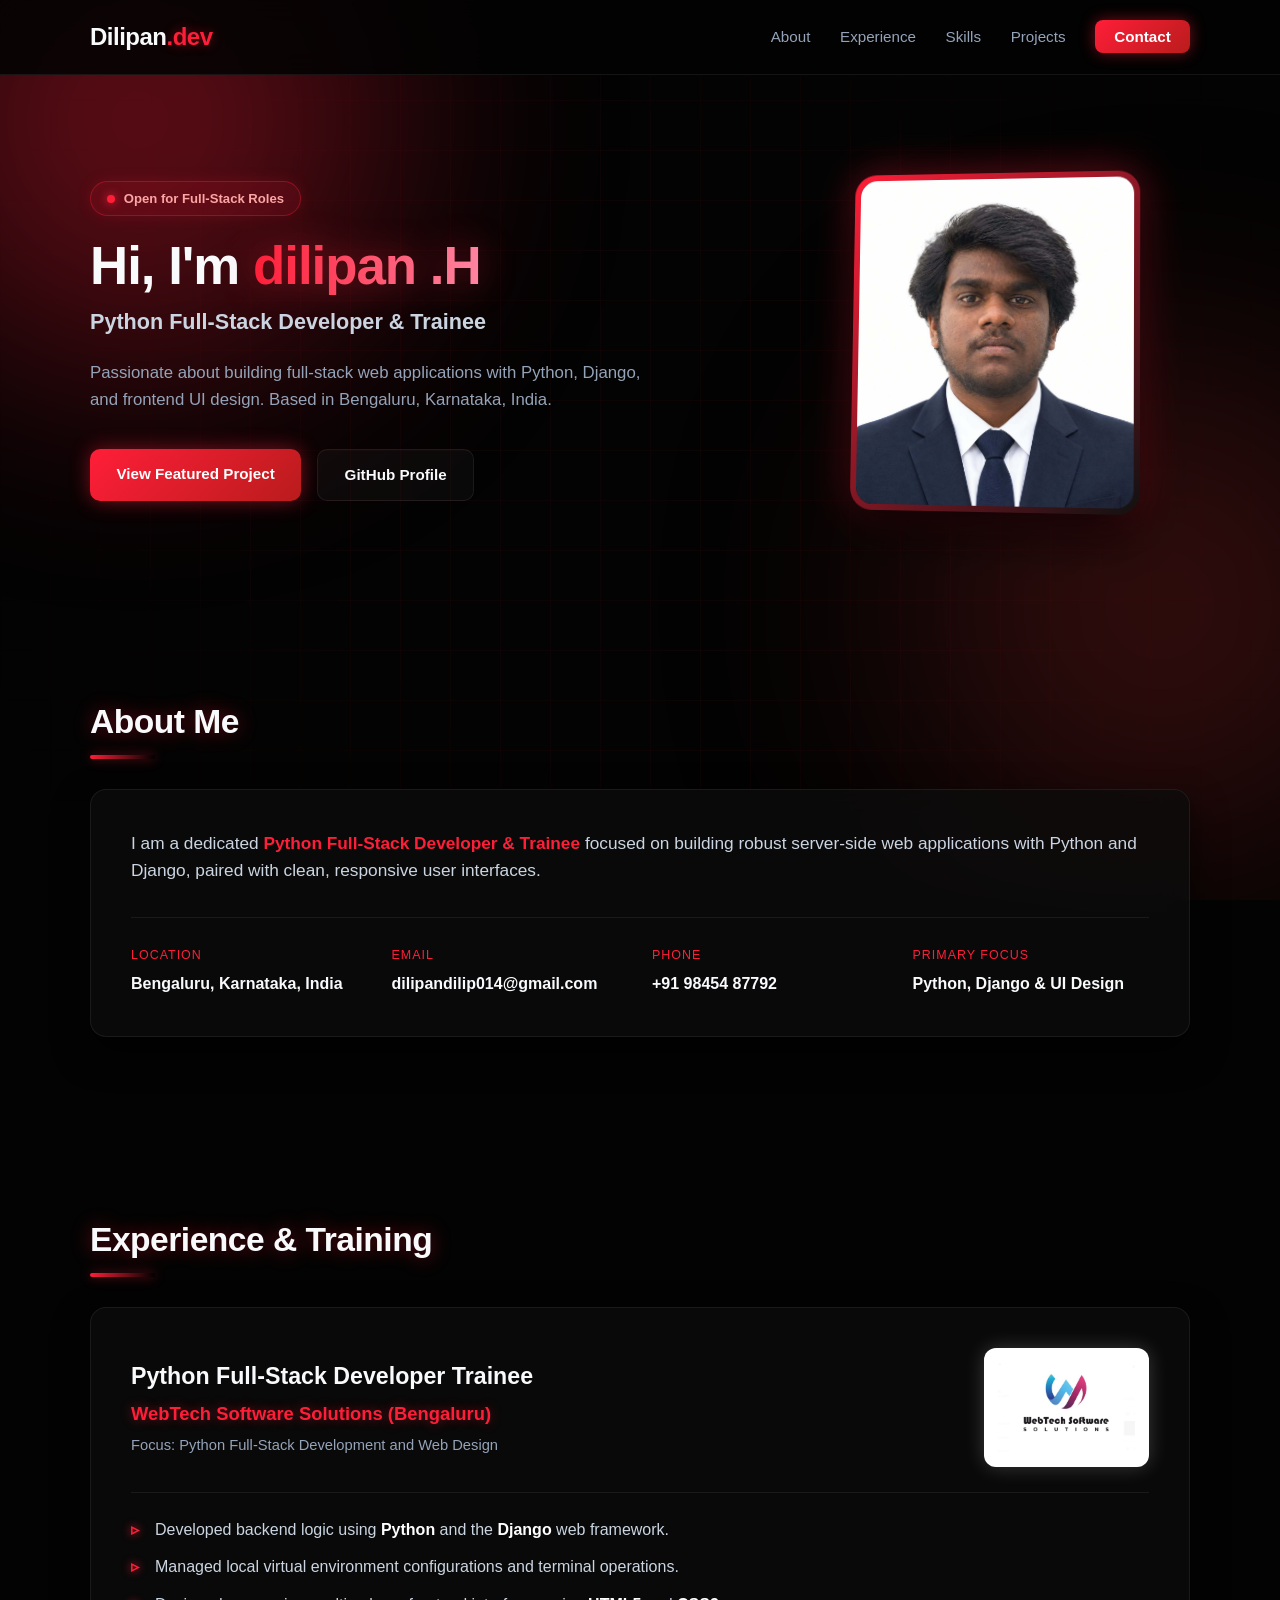
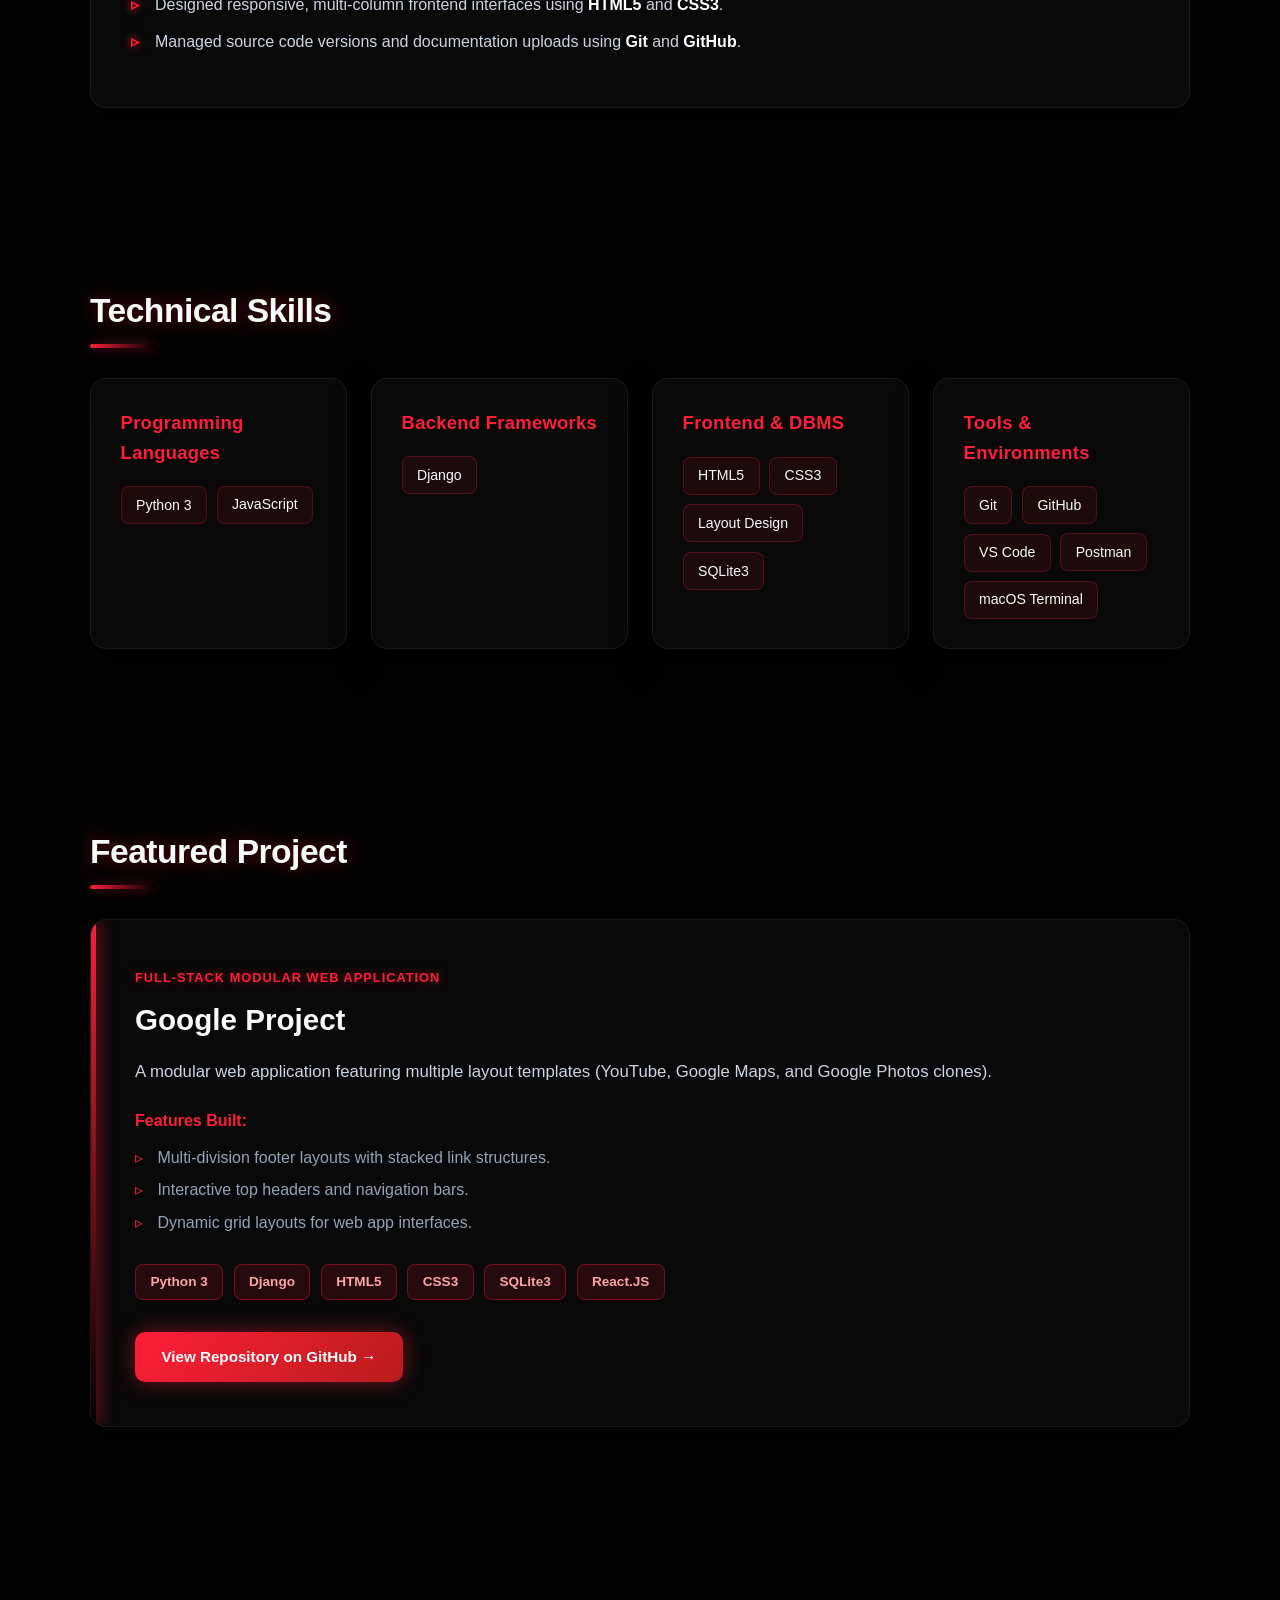
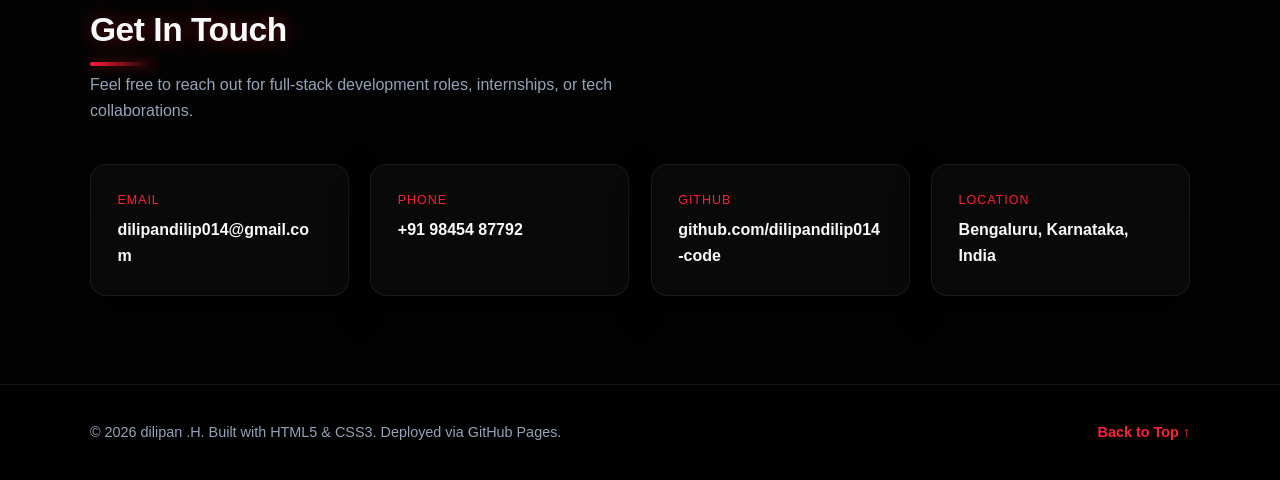
==== index.html @ adaf9496 "first push" ====
<!DOCTYPE html>
<html lang="en">
<head>
  <meta charset="UTF-8" />
  <meta name="viewport" content="width=device-width, initial-scale=1.0" />
  <meta name="description" content="Portfolio of dilipan .H - Python Full-Stack Developer & Trainee based in Bengaluru, India." />
  <title>dilipan .H | Python Full-Stack Developer</title>
  <link rel="stylesheet" href="style.css" />
</head>
<body>

  <!-- Ambient Crimson Red & Black Glowing Orbs & Grid -->
  <div class="ambient-bg" aria-hidden="true">
    <div class="glow-orb orb-red"></div>
    <div class="glow-orb orb-dark"></div>
    <div class="grid-overlay"></div>
  </div>

  <!-- Navigation Header -->
  <header class="site-header">
    <div class="container nav-wrapper">
      <a href="#home" class="brand-logo">Dilipan<span>.dev</span></a>
      <nav aria-label="Primary Navigation">
        <ul class="nav-links">
          <li><a href="#about">About</a></li>
          <li><a href="#experience">Experience</a></li>
          <li><a href="#skills">Skills</a></li>
          <li><a href="#projects">Projects</a></li>
          <li><a href="#contact" class="btn-nav">Contact</a></li>
        </ul>
      </nav>
    </div>
  </header>

  <main>
    <!-- Hero Section -->
    <section id="home" class="hero-section">
      <div class="container hero-grid">
        <div class="hero-content">
          <span class="badge"><span class="pulse-dot"></span> Open for Full-Stack Roles</span>
          <h1>Hi, I'm <span class="highlight">dilipan .H</span></h1>
          <p class="subtitle">Python Full-Stack Developer &amp; Trainee</p>
          <p class="hero-bio">
            Passionate about building full-stack web applications with Python, Django, and frontend UI design. Based in Bengaluru, Karnataka, India.
          </p>
          <div class="hero-actions">
            <a href="#projects" class="btn btn-primary">View Featured Project</a>
            <a href="https://github.com/dilipandilip014-code" target="_blank" rel="noopener noreferrer" class="btn btn-outline">
              GitHub Profile
            </a>
          </div>
        </div>

        <!-- 3D Perspective Profile Card -->
        <div class="hero-image-wrapper scene-3d">
          <div class="image-frame card-3d">
            <img src="assets/images/dilip-profile.jpeg" alt="dilipan .H - Python Full-Stack Developer" />
          </div>
        </div>
      </div>
    </section>

    <!-- About & Professional Background -->
    <section id="about" class="section">
      <div class="container">
        <h2 class="section-title">About Me</h2>
        <div class="scene-3d">
          <div class="glass-card card-3d">
            <p class="about-text">
              I am a dedicated <strong>Python Full-Stack Developer &amp; Trainee</strong> focused on building robust server-side web applications with Python and Django, paired with clean, responsive user interfaces.
            </p>
            <div class="quick-info-grid">
              <div class="info-item">
                <span class="info-label">Location</span>
                <span class="info-value">Bengaluru, Karnataka, India</span>
              </div>
              <div class="info-item">
                <span class="info-label">Email</span>
                <span class="info-value"><a href="mailto:dilipandilip014@gmail.com">dilipandilip014@gmail.com</a></span>
              </div>
              <div class="info-item">
                <span class="info-label">Phone</span>
                <span class="info-value"><a href="tel:+919845487792">+91 98454 87792</a></span>
              </div>
              <div class="info-item">
                <span class="info-label">Primary Focus</span>
                <span class="info-value">Python, Django &amp; UI Design</span>
              </div>
            </div>
          </div>
        </div>
      </div>
    </section>

    <!-- Professional Training & Work Experience -->
    <section id="experience" class="section">
      <div class="container">
        <h2 class="section-title">Experience &amp; Training</h2>
        <div class="scene-3d">
          <div class="glass-card card-3d">
            <div class="exp-header">
              <div class="exp-title-group">
                <h3>Python Full-Stack Developer Trainee</h3>
                <p class="company-name">WebTech Software Solutions (Bengaluru)</p>
                <span class="exp-focus">Focus: Python Full-Stack Development and Web Design</span>
              </div>
              <div class="company-logo-box">
                <img src="assets/images/com-logo.png" alt="WebTech Software Solutions Logo" />
              </div>
            </div>
            <ul class="exp-list">
              <li>Developed backend logic using <strong>Python</strong> and the <strong>Django</strong> web framework.</li>
              <li>Managed local virtual environment configurations and terminal operations.</li>
              <li>Designed responsive, multi-column frontend interfaces using <strong>HTML5</strong> and <strong>CSS3</strong>.</li>
              <li>Managed source code versions and documentation uploads using <strong>Git</strong> and <strong>GitHub</strong>.</li>
            </ul>
          </div>
        </div>
      </div>
    </section>

    <!-- Technical Skills Section -->
    <section id="skills" class="section">
      <div class="container">
        <h2 class="section-title">Technical Skills</h2>
        <div class="skills-grid scene-3d">
          <div class="glass-card skill-category card-3d">
            <h3>Programming Languages</h3>
            <div class="skill-tags">
              <span class="tag">Python 3</span>
              <span class="tag">JavaScript</span>
            </div>
          </div>
          <div class="glass-card skill-category card-3d">
            <h3>Backend Frameworks</h3>
            <div class="skill-tags">
              <span class="tag">Django</span>
            </div>
          </div>
          <div class="glass-card skill-category card-3d">
            <h3>Frontend &amp; DBMS</h3>
            <div class="skill-tags">
              <span class="tag">HTML5</span>
              <span class="tag">CSS3</span>
              <span class="tag">Layout Design</span>
              <span class="tag">SQLite3</span>
            </div>
          </div>
          <div class="glass-card skill-category card-3d">
            <h3>Tools &amp; Environments</h3>
            <div class="skill-tags">
              <span class="tag">Git</span>
              <span class="tag">GitHub</span>
              <span class="tag">VS Code</span>
              <span class="tag">Postman</span>
              <span class="tag">macOS Terminal</span>
            </div>
          </div>
        </div>
      </div>
    </section>

    <!-- Featured Projects Section -->
    <section id="projects" class="section">
      <div class="container">
        <h2 class="section-title">Featured Project</h2>
        <div class="scene-3d">
          <article class="glass-card project-card card-3d">
            <div class="project-content">
              <div class="project-header">
                <span class="project-label">Full-Stack Modular Web Application</span>
                <h3>Google Project</h3>
              </div>
              <p class="project-desc">
                A modular web application featuring multiple layout templates (YouTube, Google Maps, and Google Photos clones).
              </p>
              <h4>Features Built:</h4>
              <ul class="project-features">
                <li>Multi-division footer layouts with stacked link structures.</li>
                <li>Interactive top headers and navigation bars.</li>
                <li>Dynamic grid layouts for web app interfaces.</li>
              </ul>
              <div class="tech-stack">
                <span>Python 3</span>
                <span>Django</span>
                <span>HTML5</span>
                <span>CSS3</span>
                <span>SQLite3</span>
                <span>React.JS</span>
              </div>
              <div class="project-links">
                <a href="https://github.com/dilipandilip014-code/django_project_blueprint" target="_blank" rel="noopener noreferrer" class="btn btn-primary">
                  View Repository on GitHub &rarr;
                </a>
              </div>
            </div>
          </article>
        </div>
      </div>
    </section>

    <!-- Contact Section -->
    <section id="contact" class="section">
      <div class="container">
        <h2 class="section-title">Get In Touch</h2>
        <p class="section-subtitle">Feel free to reach out for full-stack development roles, internships, or tech collaborations.</p>
        <div class="contact-grid scene-3d">
          <a href="mailto:dilipandilip014@gmail.com" class="glass-card contact-card card-3d">
            <span class="contact-type">Email</span>
            <span class="contact-detail">dilipandilip014@gmail.com</span>
          </a>
          <a href="tel:+919845487792" class="glass-card contact-card card-3d">
            <span class="contact-type">Phone</span>
            <span class="contact-detail">+91 98454 87792</span>
          </a>
          <a href="https://github.com/dilipandilip014-code" target="_blank" rel="noopener noreferrer" class="glass-card contact-card card-3d">
            <span class="contact-type">GitHub</span>
            <span class="contact-detail">github.com/dilipandilip014-code</span>
          </a>
          <div class="glass-card contact-card card-3d">
            <span class="contact-type">Location</span>
            <span class="contact-detail">Bengaluru, Karnataka, India</span>
          </div>
        </div>
      </div>
    </section>
  </main>

  <!-- Footer -->
  <footer class="site-footer">
    <div class="container footer-content">
      <p>&copy; 2026 dilipan .H. Built with HTML5 &amp; CSS3. Deployed via GitHub Pages.</p>
      <div class="footer-links">
        <a href="#home">Back to Top &uarr;</a>
      </div>
    </div>
  </footer>

</body>
</html>
---- style.css ----
/* =========================================
   CSS Variables & Reset (Black & Crimson Red Neon Theme)
   ========================================= */
:root {
  --bg-dark: #030303;
  --bg-card: rgba(12, 12, 12, 0.75);
  --bg-card-hover: rgba(22, 12, 12, 0.9);
  --primary-red: #ff1e38;
  --red-glow: rgba(255, 30, 56, 0.45);
  --dark-red: #b91c1c;
  --text-light: #f8fafc;
  --text-muted: #94a3b8;
  --border-glass: rgba(255, 255, 255, 0.07);
  --border-glow: rgba(255, 30, 56, 0.6);
  --radius: 16px;
  --transition-3d: transform 0.45s cubic-bezier(0.23, 1, 0.32, 1),
                   box-shadow 0.45s ease,
                   border-color 0.45s ease;
}

*,
*::before,
*::after {
  box-sizing: border-box;
  margin: 0;
  padding: 0;
}

html {
  scroll-behavior: smooth;
  font-size: 16px;
}

body {
  font-family: -apple-system, BlinkMacSystemFont, "Segoe UI", Roboto, Helvetica, Arial, sans-serif;
  color: var(--text-light);
  background-color: var(--bg-dark);
  line-height: 1.6;
  overflow-x: hidden;
  position: relative;
}

img {
  max-width: 100%;
  display: block;
}

a {
  text-decoration: none;
  color: inherit;
}

ul {
  list-style: none;
}

.container {
  width: 90%;
  max-width: 1100px;
  margin: 0 auto;
  position: relative;
  z-index: 2;
}

.section {
  padding: 5.5rem 0;
}

/* =========================================
   Ambient Crimson Red & Black Glowing Orbs
   ========================================= */
.ambient-bg {
  position: fixed;
  inset: 0;
  z-index: 0;
  pointer-events: none;
  overflow: hidden;
}

.grid-overlay {
  position: absolute;
  inset: 0;
  background-image:
    linear-gradient(rgba(255, 30, 56, 0.035) 1px, transparent 1px),
    linear-gradient(90deg, rgba(255, 30, 56, 0.035) 1px, transparent 1px);
  background-size: 50px 50px;
  mask-image: radial-gradient(circle at center, black 40%, transparent 90%);
  -webkit-mask-image: radial-gradient(circle at center, black 40%, transparent 90%);
}

.glow-orb {
  position: absolute;
  border-radius: 50%;
  filter: blur(130px);
  opacity: 0.38;
  animation: floatOrb 14s ease-in-out infinite alternate;
}

.orb-red {
  width: 480px;
  height: 480px;
  background: var(--primary-red);
  top: -120px;
  left: -100px;
}

.orb-dark {
  width: 500px;
  height: 500px;
  background: #7f1d1d;
  bottom: 5%;
  right: -130px;
  animation-delay: -7s;
}

@keyframes floatOrb {
  0% { transform: translate(0, 0) scale(1); }
  100% { transform: translate(40px, 50px) scale(1.15); }
}

/* =========================================
   3D Perspective & Glass Card System
   ========================================= */
.scene-3d {
  perspective: 1200px;
}

.glass-card {
  background: var(--bg-card);
  backdrop-filter: blur(18px);
  -webkit-backdrop-filter: blur(18px);
  border: 1px solid var(--border-glass);
  border-radius: var(--radius);
  box-shadow: 0 15px 35px rgba(0, 0, 0, 0.7);
  transform-style: preserve-3d;
  transition: var(--transition-3d);
}

.card-3d:hover {
  transform: translateY(-8px) rotateX(3deg) rotateY(-2deg);
  background: var(--bg-card-hover);
  border-color: var(--border-glow);
  box-shadow:
    0 25px 50px rgba(0, 0, 0, 0.9),
    0 0 35px var(--red-glow),
    inset 0 0 20px rgba(255, 30, 56, 0.08);
}

/* =========================================
   Section Headings
   ========================================= */
.section-title {
  font-size: 2.1rem;
  font-weight: 800;
  margin-bottom: 2.5rem;
  position: relative;
  display: inline-block;
  letter-spacing: -0.5px;
  text-shadow: 0 0 20px var(--red-glow);
}

.section-title::after {
  content: "";
  position: absolute;
  left: 0;
  bottom: -10px;
  width: 65px;
  height: 4px;
  background: linear-gradient(90deg, var(--primary-red), #000000);
  border-radius: 2px;
  box-shadow: 0 0 12px var(--red-glow);
}

.section-subtitle {
  color: var(--text-muted);
  margin-top: -1.5rem;
  margin-bottom: 2.5rem;
  max-width: 600px;
}

/* =========================================
   Header & Navigation
   ========================================= */
.site-header {
  position: sticky;
  top: 0;
  z-index: 1000;
  background-color: rgba(3, 3, 3, 0.88);
  backdrop-filter: blur(14px);
  -webkit-backdrop-filter: blur(14px);
  border-bottom: 1px solid var(--border-glass);
}

.nav-wrapper {
  display: flex;
  justify-content: space-between;
  align-items: center;
  height: 74px;
}

.brand-logo {
  font-size: 1.5rem;
  font-weight: 800;
  letter-spacing: -0.5px;
  color: var(--text-light);
}

.brand-logo span {
  color: var(--primary-red);
  text-shadow: 0 0 12px var(--red-glow);
}

.nav-links {
  display: flex;
  align-items: center;
  gap: 1.85rem;
}

.nav-links a {
  font-size: 0.95rem;
  font-weight: 500;
  color: var(--text-muted);
  transition: all 0.25s ease;
}

.nav-links a:hover {
  color: var(--primary-red);
  text-shadow: 0 0 10px var(--red-glow);
}

.nav-links .btn-nav {
  background: linear-gradient(135deg, var(--primary-red), var(--dark-red));
  color: #ffffff;
  font-weight: 700;
  padding: 0.5rem 1.2rem;
  border-radius: 8px;
  box-shadow: 0 0 15px var(--red-glow);
}

.nav-links .btn-nav:hover {
  color: #ffffff;
  transform: translateY(-2px);
  box-shadow: 0 0 25px var(--primary-red);
}

/* =========================================
   Buttons
   ========================================= */
.btn {
  display: inline-block;
  padding: 0.8rem 1.65rem;
  border-radius: 10px;
  font-weight: 700;
  font-size: 0.95rem;
  transition: all 0.3s ease;
  cursor: pointer;
}

.btn-primary {
  background: linear-gradient(135deg, var(--primary-red), var(--dark-red));
  color: #ffffff;
  border: none;
  box-shadow: 0 0 20px var(--red-glow);
}

.btn-primary:hover {
  transform: translateY(-3px) scale(1.02);
  box-shadow: 0 0 32px var(--primary-red);
}

.btn-outline {
  background-color: rgba(255, 255, 255, 0.03);
  color: var(--text-light);
  border: 1px solid var(--border-glass);
}

.btn-outline:hover {
  border-color: var(--primary-red);
  color: #ffffff;
  box-shadow: 0 0 22px var(--red-glow);
  transform: translateY(-3px);
}

/* =========================================
   Hero Section & 3D Floating Photo
   ========================================= */
.hero-section {
  padding: 6rem 0;
}

.hero-grid {
  display: grid;
  grid-template-columns: 1.25fr 0.75fr;
  align-items: center;
  gap: 3.5rem;
}

.badge {
  display: inline-flex;
  align-items: center;
  gap: 0.55rem;
  background: rgba(255, 30, 56, 0.12);
  border: 1px solid rgba(255, 30, 56, 0.35);
  color: #fca5a5;
  font-size: 0.82rem;
  font-weight: 600;
  padding: 0.4rem 1rem;
  border-radius: 999px;
  margin-bottom: 1.25rem;
  box-shadow: 0 0 15px rgba(255, 30, 56, 0.15);
}

.pulse-dot {
  width: 8px;
  height: 8px;
  background-color: var(--primary-red);
  border-radius: 50%;
  box-shadow: 0 0 10px var(--primary-red);
  animation: pulse 1.8s infinite;
}

@keyframes pulse {
  0%, 100% { opacity: 1; transform: scale(1); }
  50% { opacity: 0.4; transform: scale(1.4); }
}

.hero-content h1 {
  font-size: 3.3rem;
  line-height: 1.12;
  margin-bottom: 0.6rem;
  letter-spacing: -1px;
}

.hero-content .highlight {
  background: linear-gradient(90deg, var(--primary-red), #ff85a1);
  -webkit-background-clip: text;
  -webkit-text-fill-color: transparent;
  filter: drop-shadow(0 0 18px var(--red-glow));
}

.hero-content .subtitle {
  font-size: 1.35rem;
  font-weight: 600;
  color: #cbd5e1;
  margin-bottom: 1.25rem;
}

.hero-bio {
  color: var(--text-muted);
  font-size: 1.05rem;
  max-width: 560px;
  margin-bottom: 2.25rem;
}

.hero-actions {
  display: flex;
  flex-wrap: wrap;
  gap: 1rem;
}

.hero-image-wrapper {
  display: flex;
  justify-content: center;
}

.image-frame {
  position: relative;
  width: 290px;
  height: 340px;
  border-radius: 22px;
  padding: 6px;
  background: linear-gradient(135deg, var(--primary-red), #111111);
  box-shadow:
    0 20px 50px rgba(0, 0, 0, 0.9),
    0 0 40px var(--red-glow);
  transform: rotateY(-8deg) rotateX(4deg);
  transition: transform 0.5s cubic-bezier(0.23, 1, 0.32, 1), box-shadow 0.5s ease;
}

.image-frame:hover {
  transform: rotateY(0deg) rotateX(0deg) translateY(-10px) scale(1.03);
  box-shadow:
    0 30px 60px rgba(0, 0, 0, 0.95),
    0 0 60px var(--primary-red);
}

.image-frame img {
  width: 100%;
  height: 100%;
  border-radius: 17px;
  object-fit: cover;
  object-position: top center;
  background-color: #0c0c0c;
}

/* =========================================
   About Section
   ========================================= */
#about .glass-card {
  padding: 2.5rem;
}

.about-text {
  font-size: 1.08rem;
  color: #cbd5e1;
  margin-bottom: 2rem;
}

.about-text strong {
  color: var(--primary-red);
}

.quick-info-grid {
  display: grid;
  grid-template-columns: repeat(auto-fit, minmax(210px, 1fr));
  gap: 1.5rem;
  padding-top: 1.75rem;
  border-top: 1px solid var(--border-glass);
}

.info-label {
  display: block;
  font-size: 0.78rem;
  text-transform: uppercase;
  letter-spacing: 1px;
  color: var(--primary-red);
  margin-bottom: 0.3rem;
}

.info-value {
  font-weight: 600;
  color: var(--text-light);
}

.info-value a:hover {
  color: var(--primary-red);
  text-shadow: 0 0 10px var(--red-glow);
}

/* =========================================
   Experience Section
   ========================================= */
#experience .glass-card {
  padding: 2.5rem;
}

.exp-header {
  display: flex;
  justify-content: space-between;
  align-items: center;
  gap: 1.5rem;
  padding-bottom: 1.5rem;
  margin-bottom: 1.5rem;
  border-bottom: 1px solid var(--border-glass);
}

.exp-title-group h3 {
  font-size: 1.45rem;
  color: var(--text-light);
}

.company-name {
  font-size: 1.15rem;
  font-weight: 700;
  color: var(--primary-red);
  margin: 0.25rem 0;
  text-shadow: 0 0 12px var(--red-glow);
}

.exp-focus {
  display: inline-block;
  font-size: 0.92rem;
  color: var(--text-muted);
}

.company-logo-box {
  width: 165px;
  padding: 0.65rem 0.85rem;
  background: #ffffff;
  border-radius: 12px;
  box-shadow: 0 0 20px rgba(255, 255, 255, 0.2);
  flex-shrink: 0;
  transform: translateZ(20px);
}

.exp-list {
  list-style: none;
  color: #cbd5e1;
}

.exp-list li {
  position: relative;
  padding-left: 1.5rem;
  margin-bottom: 0.75rem;
}

.exp-list li::before {
  content: "▹";
  position: absolute;
  left: 0;
  color: var(--primary-red);
  font-weight: bold;
  text-shadow: 0 0 8px var(--primary-red);
}

.exp-list strong {
  color: #ffffff;
}

/* =========================================
   Skills Section (3D Grid Tiles)
   ========================================= */
.skills-grid {
  display: grid;
  grid-template-columns: repeat(auto-fit, minmax(235px, 1fr));
  gap: 1.5rem;
}

.skill-category {
  padding: 1.85rem;
}

.skill-category:hover {
  transform: translateY(-10px) rotateX(5deg) rotateY(4deg);
}

.skill-category h3 {
  font-size: 1.15rem;
  margin-bottom: 1.15rem;
  color: var(--primary-red);
  letter-spacing: 0.3px;
}

.skill-tags {
  display: flex;
  flex-wrap: wrap;
  gap: 0.6rem;
}

.tag {
  background: rgba(255, 30, 56, 0.08);
  color: var(--text-light);
  font-size: 0.88rem;
  font-weight: 500;
  padding: 0.42rem 0.9rem;
  border-radius: 8px;
  border: 1px solid rgba(255, 30, 56, 0.25);
  transition: all 0.25s ease;
}

.tag:hover {
  background: rgba(255, 30, 56, 0.2);
  border-color: var(--primary-red);
  box-shadow: 0 0 12px var(--red-glow);
  transform: translateZ(12px);
}

/* =========================================
   Featured Project Section
   ========================================= */
.project-card {
  padding: 2.75rem;
  position: relative;
  overflow: hidden;
}

.project-card::before {
  content: "";
  position: absolute;
  top: 0;
  left: 0;
  width: 5px;
  height: 100%;
  background: linear-gradient(180deg, var(--primary-red), #000000);
  box-shadow: 0 0 18px var(--primary-red);
}

.project-label {
  font-size: 0.8rem;
  font-weight: 700;
  text-transform: uppercase;
  letter-spacing: 1px;
  color: var(--primary-red);
  text-shadow: 0 0 10px var(--red-glow);
}

.project-header h3 {
  font-size: 1.85rem;
  margin: 0.4rem 0 1rem;
}

.project-desc {
  color: #cbd5e1;
  font-size: 1.05rem;
  margin-bottom: 1.35rem;
}

.project-content h4 {
  font-size: 1rem;
  color: var(--primary-red);
  margin-bottom: 0.7rem;
}

.project-features {
  color: var(--text-muted);
  margin-bottom: 1.75rem;
}

.project-features li {
  position: relative;
  padding-left: 1.4rem;
  margin-bottom: 0.45rem;
}

.project-features li::before {
  content: "▹";
  position: absolute;
  left: 0;
  color: var(--primary-red);
}

.tech-stack {
  display: flex;
  flex-wrap: wrap;
  gap: 0.65rem;
  margin-bottom: 2rem;
}

.tech-stack span {
  background: rgba(255, 30, 56, 0.12);
  border: 1px solid rgba(255, 30, 56, 0.35);
  color: #fca5a5;
  font-size: 0.85rem;
  font-weight: 600;
  padding: 0.38rem 0.9rem;
  border-radius: 8px;
}

/* =========================================
   Contact & Footer
   ========================================= */
.contact-grid {
  display: grid;
  grid-template-columns: repeat(auto-fit, minmax(225px, 1fr));
  gap: 1.35rem;
}

.contact-card {
  padding: 1.65rem;
}

a.contact-card:hover {
  border-color: var(--primary-red);
  box-shadow:
    0 20px 40px rgba(0, 0, 0, 0.8),
    0 0 25px var(--red-glow);
}

.contact-type {
  display: block;
  font-size: 0.78rem;
  text-transform: uppercase;
  letter-spacing: 1px;
  color: var(--primary-red);
  margin-bottom: 0.4rem;
}

.contact-detail {
  font-weight: 600;
  color: var(--text-light);
  word-break: break-word;
}

.site-footer {
  background-color: rgba(2, 2, 2, 0.95);
  border-top: 1px solid var(--border-glass);
  color: var(--text-muted);
  padding: 2.25rem 0;
  font-size: 0.9rem;
  position: relative;
  z-index: 2;
}

.footer-content {
  display: flex;
  justify-content: space-between;
  align-items: center;
  flex-wrap: wrap;
  gap: 1rem;
}

.footer-links a {
  color: var(--primary-red);
  font-weight: 600;
}

.footer-links a:hover {
  text-shadow: 0 0 10px var(--red-glow);
}

/* =========================================
   Responsive Media Queries
   ========================================= */
@media (max-width: 768px) {
  .nav-links {
    display: none;
  }

  .hero-grid {
    grid-template-columns: 1fr;
    text-align: center;
  }

  .hero-content h1 {
    font-size: 2.45rem;
  }

  .hero-bio {
    margin-left: auto;
    margin-right: auto;
  }

  .hero-actions {
    justify-content: center;
  }

  .hero-image-wrapper {
    order: -1;
  }

  .image-frame {
    transform: none;
  }

  .exp-header {
    flex-direction: column;
    align-items: flex-start;
  }
}
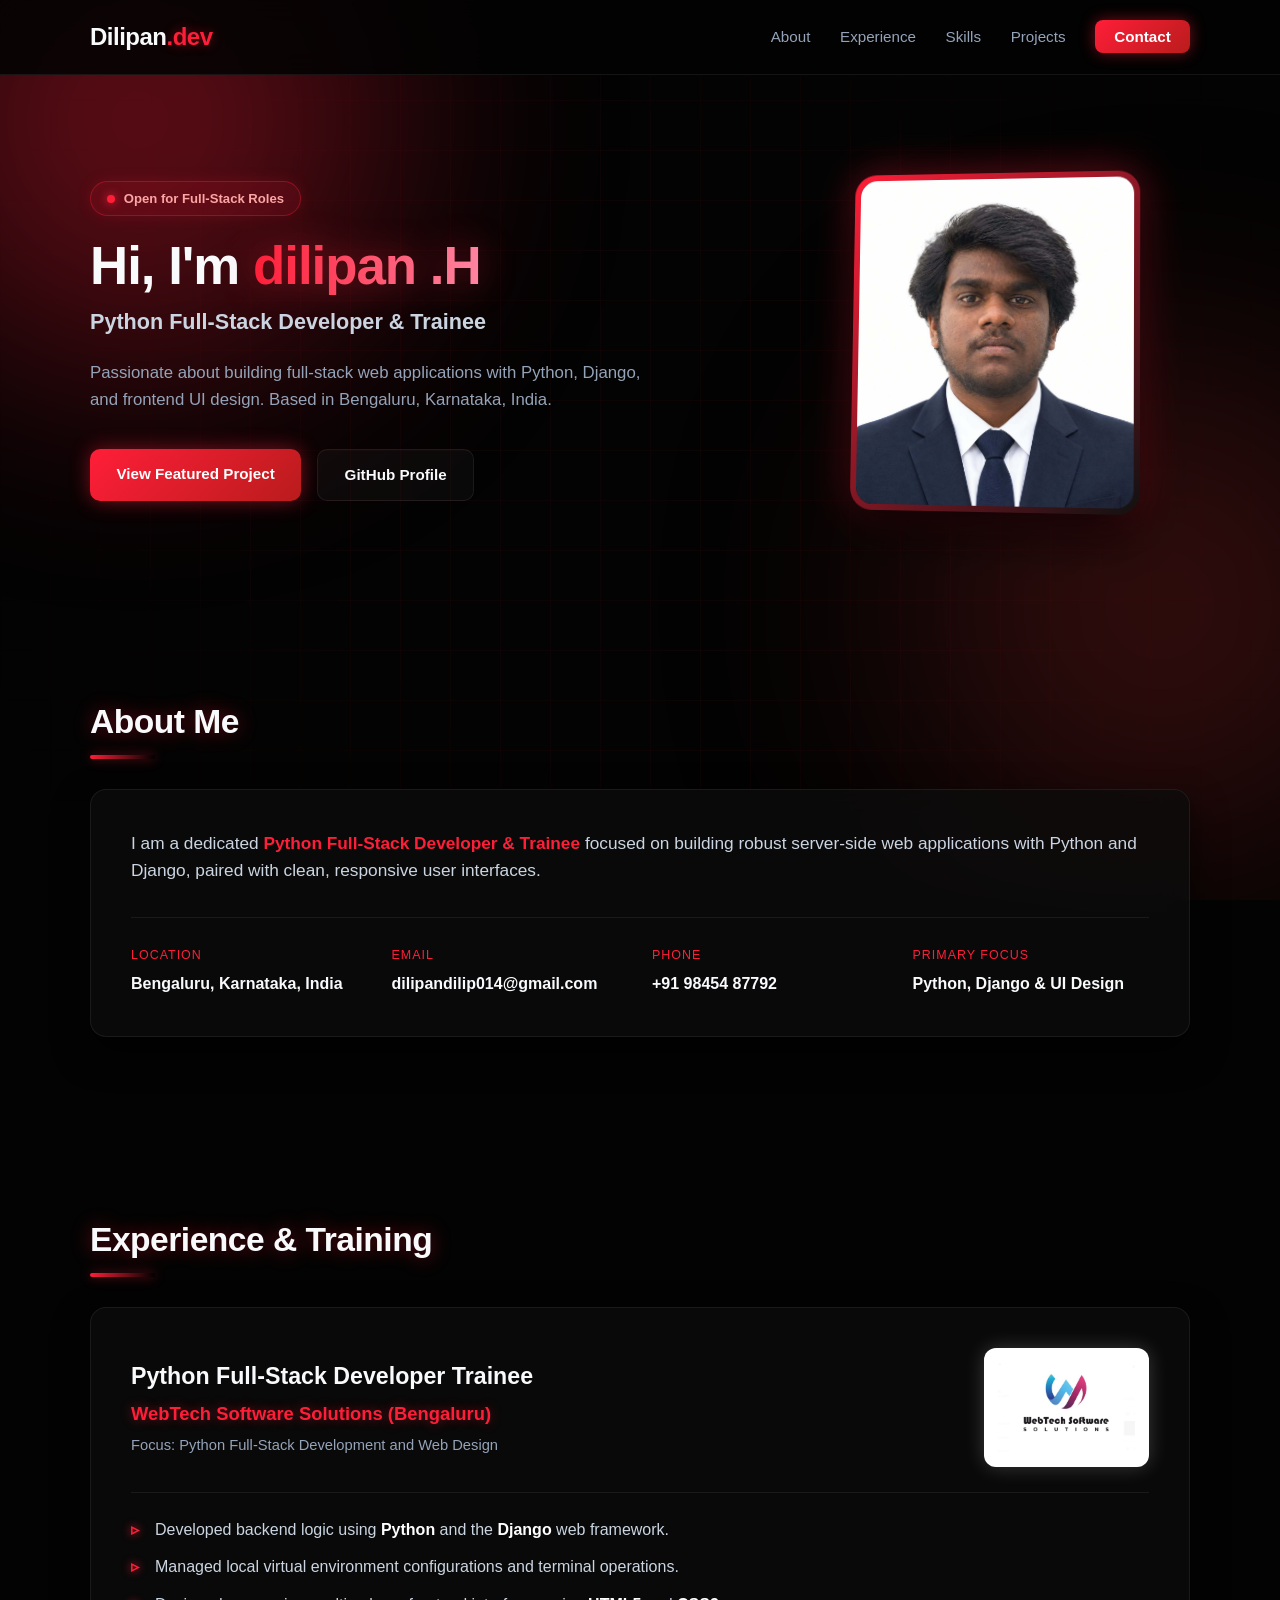
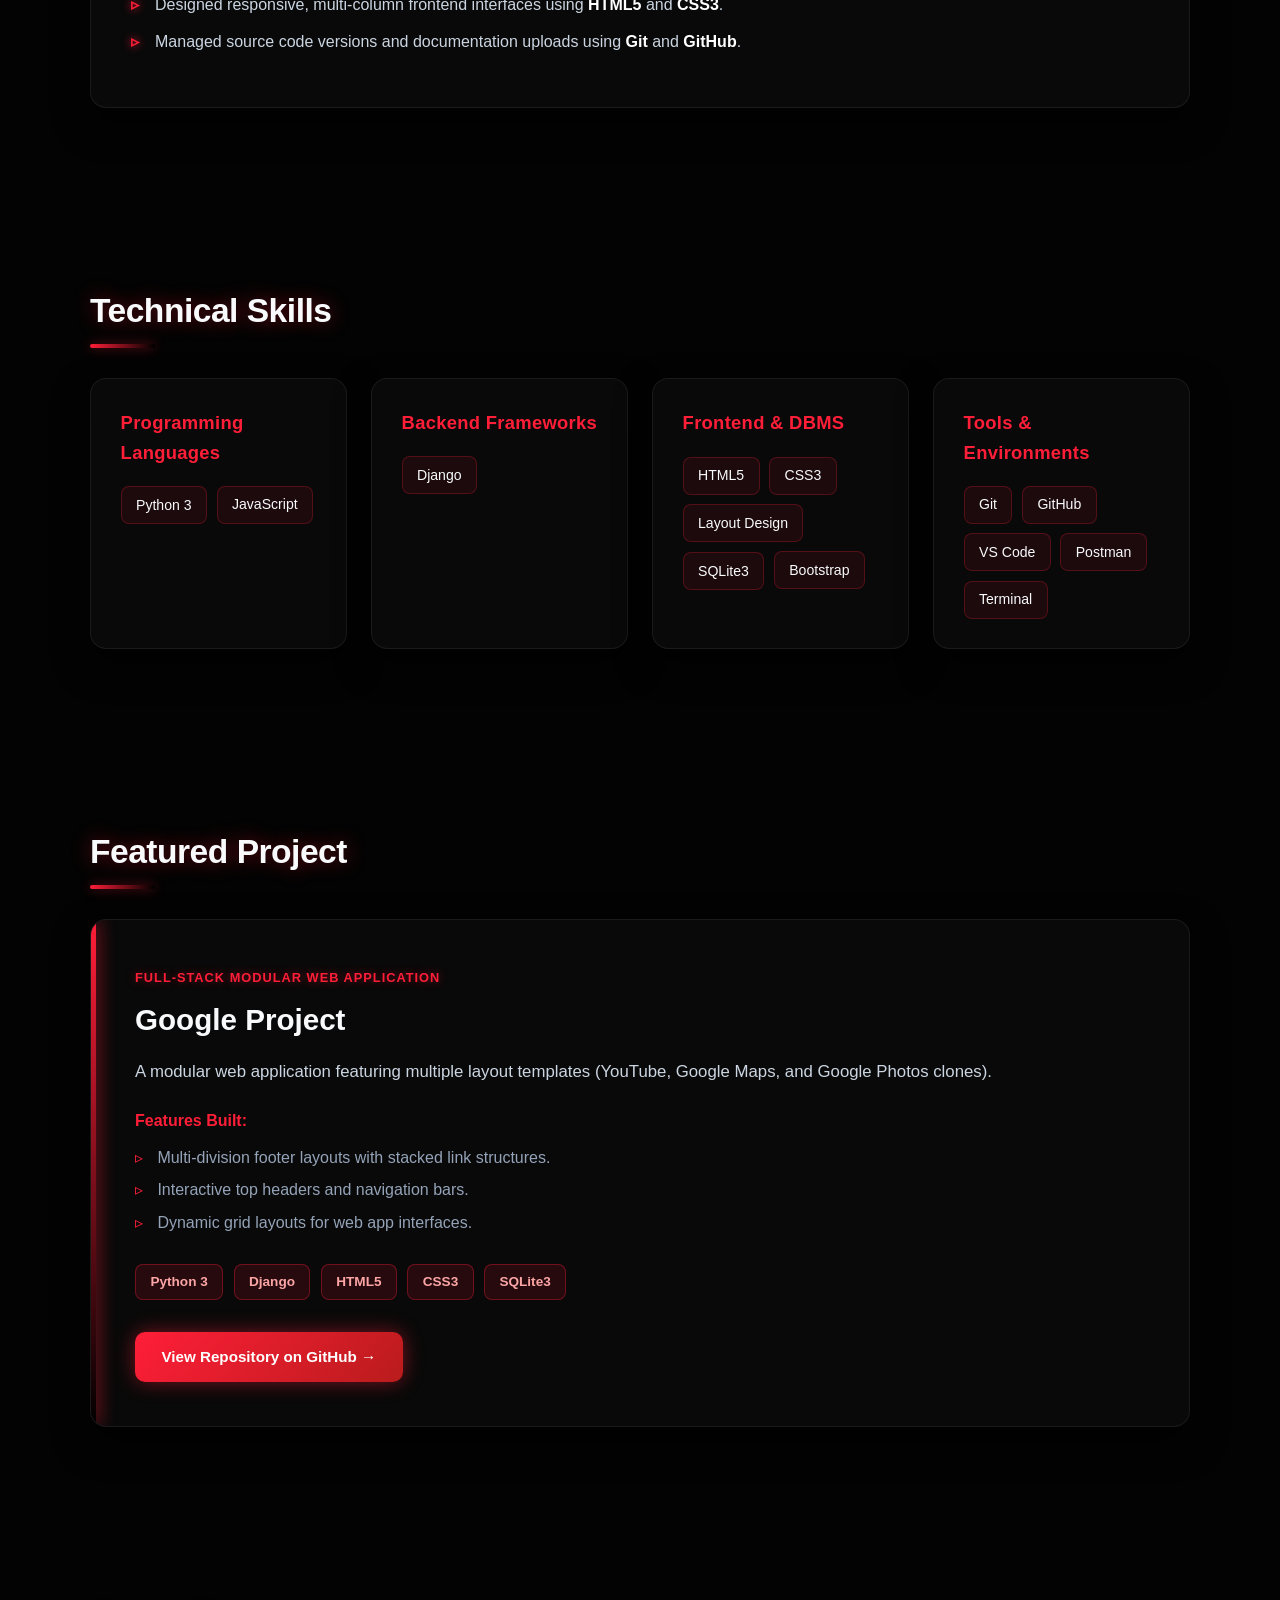
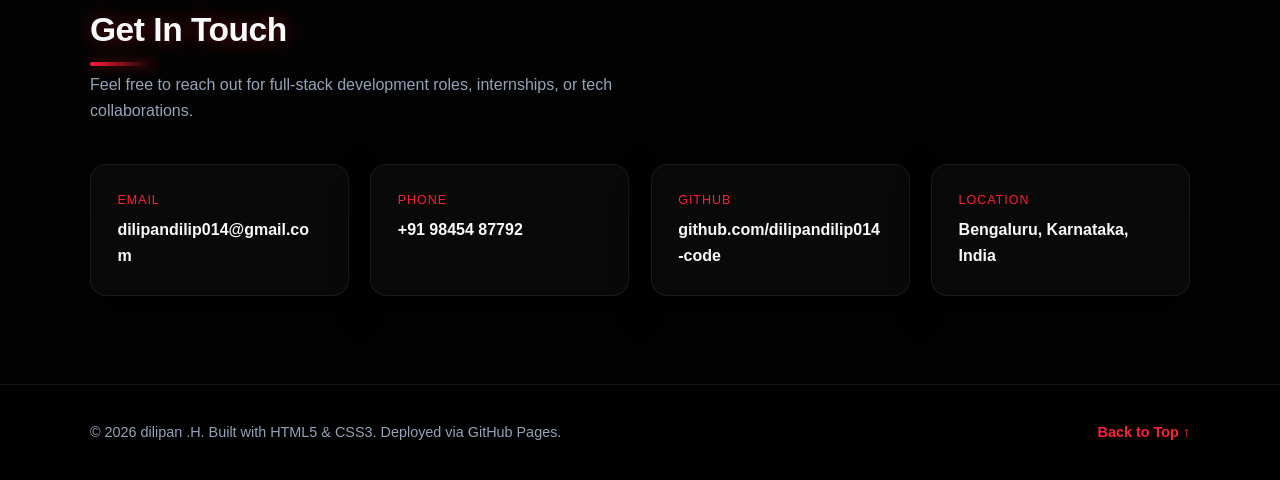
==== commit 5cb88a73: "name changed ckeck" ====
--- a/index.html
+++ b/index.html
@@ -144,6 +144,7 @@
               <span class="tag">CSS3</span>
               <span class="tag">Layout Design</span>
               <span class="tag">SQLite3</span>
+               <span class="tag">Bootstrap</span>
             </div>
           </div>
           <div class="glass-card skill-category card-3d">
@@ -153,7 +154,7 @@
               <span class="tag">GitHub</span>
               <span class="tag">VS Code</span>
               <span class="tag">Postman</span>
-              <span class="tag">macOS Terminal</span>
+              <span class="tag">Terminal</span>
             </div>
           </div>
         </div>
@@ -186,7 +187,7 @@
                 <span>HTML5</span>
                 <span>CSS3</span>
                 <span>SQLite3</span>
-                <span>React.JS</span>
+                
               </div>
               <div class="project-links">
                 <a href="https://github.com/dilipandilip014-code/django_project_blueprint" target="_blank" rel="noopener noreferrer" class="btn btn-primary">
